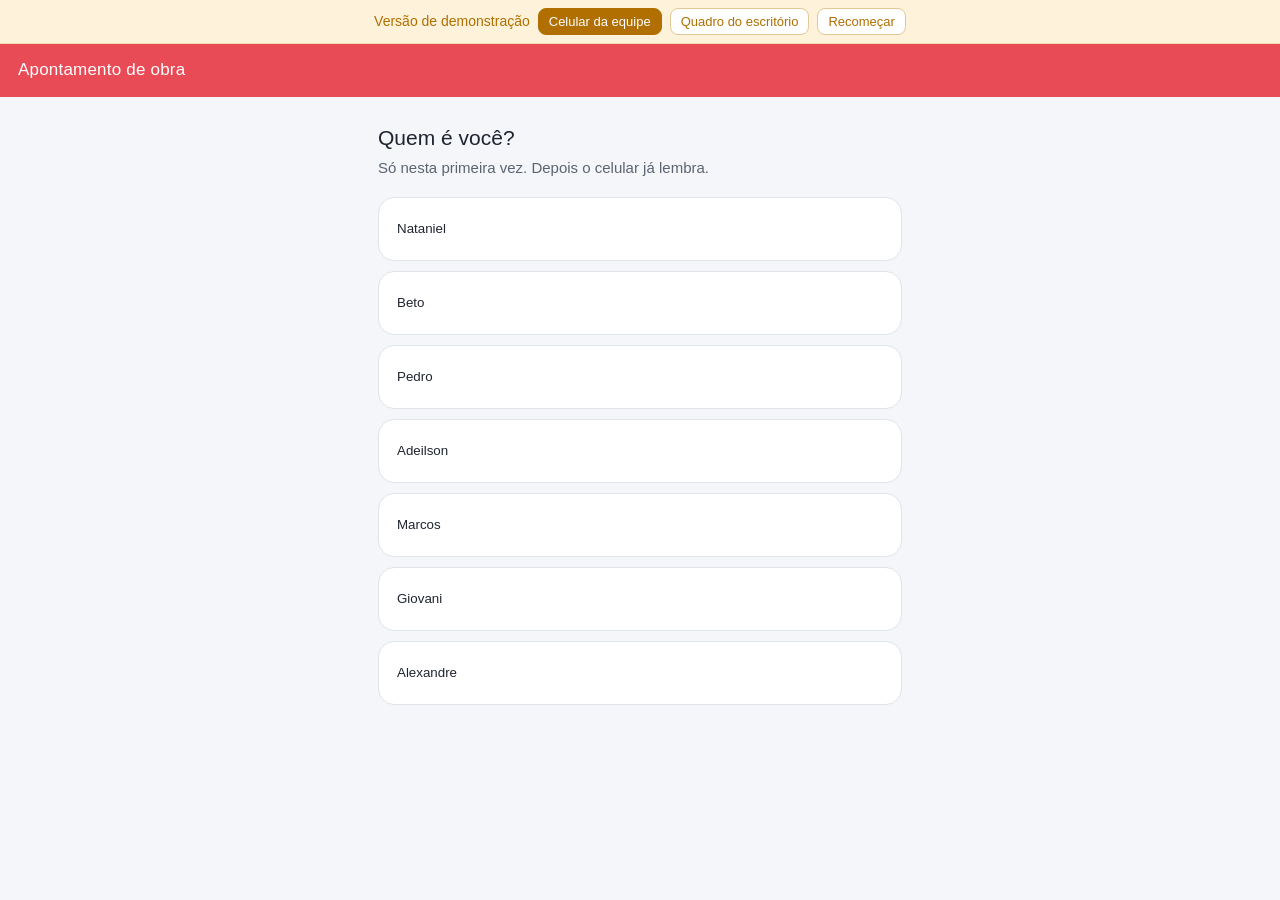
==== docs/campo/index.html @ c08d3249 "Campo: app de apontamento de obra pelo celular (beta) Substitui a folha de papel preenchida a mao. P" ====
<!doctype html>
<html lang="pt-BR">
<head>
<meta charset="utf-8">
<meta name="viewport" content="width=device-width,initial-scale=1,viewport-fit=cover">
<meta name="theme-color" content="#E84A56">
<title>Campo · Rodrigues Preventivos</title>
<link rel="stylesheet" href="campo.css">
<link rel="apple-touch-icon" href="../assets/apple-touch-icon.png">
</head>
<body>

<svg style="display:none" aria-hidden="true">
  <symbol id="i-pino" viewBox="0 0 24 24" fill="none" stroke="currentColor" stroke-width="1.8" stroke-linecap="round" stroke-linejoin="round">
    <path d="M12 21s7-5.7 7-11a7 7 0 1 0-14 0c0 5.3 7 11 7 11z"/><circle cx="12" cy="10" r="2.6"/>
  </symbol>
  <symbol id="i-volante" viewBox="0 0 24 24" fill="none" stroke="currentColor" stroke-width="1.8" stroke-linecap="round" stroke-linejoin="round">
    <circle cx="12" cy="12" r="9"/><circle cx="12" cy="12" r="2.6"/><path d="M3.5 11h6M14.5 11h6M12 14.6V21"/>
  </symbol>
  <symbol id="i-bandeira" viewBox="0 0 24 24" fill="none" stroke="currentColor" stroke-width="1.8" stroke-linecap="round" stroke-linejoin="round">
    <path d="M5 21V4M5 4h11l-1.6 3.5L16 11H5"/><path d="m9 15.5 2 2 4-4"/>
  </symbol>
  <symbol id="i-ok" viewBox="0 0 24 24" fill="none" stroke="currentColor" stroke-width="1.8" stroke-linecap="round" stroke-linejoin="round">
    <circle cx="12" cy="12" r="9"/><path d="m8 12.4 2.6 2.6L16 9.6"/>
  </symbol>
  <symbol id="i-microfone" viewBox="0 0 24 24" fill="none" stroke="currentColor" stroke-width="1.8" stroke-linecap="round" stroke-linejoin="round">
    <rect x="9" y="3" width="6" height="11" rx="3"/><path d="M5.5 11.5a6.5 6.5 0 0 0 13 0M12 18v3"/>
  </symbol>
  <symbol id="i-enviar" viewBox="0 0 24 24" fill="none" stroke="currentColor" stroke-width="1.8" stroke-linecap="round" stroke-linejoin="round">
    <path d="M4 12 20 4l-3.2 16-5-5.6L4 12z"/>
  </symbol>
  <symbol id="i-voltar" viewBox="0 0 24 24" fill="none" stroke="currentColor" stroke-width="2" stroke-linecap="round" stroke-linejoin="round">
    <path d="M14.5 5.5 8 12l6.5 6.5"/>
  </symbol>
  <symbol id="i-info" viewBox="0 0 24 24" fill="none" stroke="currentColor" stroke-width="1.8" stroke-linecap="round" stroke-linejoin="round">
    <circle cx="12" cy="12" r="9"/><path d="M12 11v5.5M12 7.8v.4"/>
  </symbol>
  <symbol id="i-alerta" viewBox="0 0 24 24" fill="none" stroke="currentColor" stroke-width="1.8" stroke-linecap="round" stroke-linejoin="round">
    <path d="M12 3.8 21 19.5H3L12 3.8z"/><path d="M12 10v4M12 17v.4"/>
  </symbol>
  <symbol id="i-agua" viewBox="0 0 24 24" fill="none" stroke="currentColor" stroke-width="1.8" stroke-linecap="round" stroke-linejoin="round">
    <path d="M12 3.5s5.5 6 5.5 10a5.5 5.5 0 0 1-11 0c0-4 5.5-10 5.5-10z"/>
  </symbol>
  <symbol id="i-sino" viewBox="0 0 24 24" fill="none" stroke="currentColor" stroke-width="1.8" stroke-linecap="round" stroke-linejoin="round">
    <path d="M6.5 10a5.5 5.5 0 0 1 11 0c0 4 1.5 5.5 1.5 5.5H5S6.5 14 6.5 10z"/><path d="M10 19a2 2 0 0 0 4 0"/>
  </symbol>
  <symbol id="i-raio" viewBox="0 0 24 24" fill="none" stroke="currentColor" stroke-width="1.8" stroke-linecap="round" stroke-linejoin="round">
    <path d="M13.5 3 6 13.5h4.5L10 21l7.5-10.5H13L13.5 3z"/>
  </symbol>
  <symbol id="i-chama" viewBox="0 0 24 24" fill="none" stroke="currentColor" stroke-width="1.8" stroke-linecap="round" stroke-linejoin="round">
    <path d="M12 21c3.6 0 6-2.4 6-5.5 0-4.5-6-12.5-6-12.5S6 11 6 15.5C6 18.6 8.4 21 12 21z"/>
  </symbol>
  <symbol id="i-chave" viewBox="0 0 24 24" fill="none" stroke="currentColor" stroke-width="1.8" stroke-linecap="round" stroke-linejoin="round">
    <path d="M14.5 6.5a3.5 3.5 0 0 0 4.6 4.6L21 13l-8 8-2-2 1.9-1.9a3.5 3.5 0 0 1-4.6-4.6L4.5 8 8 4.5l1.9 1.9L14.5 6.5z"/>
  </symbol>
  <symbol id="i-lista" viewBox="0 0 24 24" fill="none" stroke="currentColor" stroke-width="1.8" stroke-linecap="round" stroke-linejoin="round">
    <path d="M9 6h11M9 12h11M9 18h11"/><path d="m3.5 6 1.2 1.2L7 5M3.5 12l1.2 1.2L7 11M3.5 18l1.2 1.2L7 17"/>
  </symbol>
</svg>

<div id="app"></div>

<script src="campo.js"></script>
</body>
</html>
---- docs/campo/campo.css ----
/* =====================================================================
   CAMPO — apontamento de obra pelo celular
   Feito para dedo grande, sol na tela e celular velho.
   Regras: alvo mínimo de 64px, fonte mínima de 17px, nada de menu suspenso.
   ===================================================================== */

/* Tema claro assumido de proposito: a tela e usada no sol, em obra.
   Fixado para nao herdar o modo escuro de quem abrir. */
:root{
  color-scheme:light;
  --marca:#E84A56;
  --marca-escuro:#CF3B46;
  --tinta:#1f2430;
  --tinta-suave:#5b6472;
  --linha:#dfe3ea;
  --fundo:#f4f6fa;
  --card:#ffffff;
  --ok:#1f9d57;   --ok-bg:#e6f6ec;   --ok-linha:#b8e3c8;
  --aviso:#b06f00; --aviso-bg:#fef3da;
  --perigo:#c92f2f; --perigo-bg:#fde7e7; --perigo-linha:#f5c2c2;
  --raio:16px;
}

*{box-sizing:border-box;-webkit-tap-highlight-color:transparent}

html,body{margin:0;padding:0}
body{
  background:var(--fundo);
  color:var(--tinta);
  font:400 17px/1.45 -apple-system,BlinkMacSystemFont,"Segoe UI",Roboto,Arial,sans-serif;
  min-height:100vh;
  padding-bottom:env(safe-area-inset-bottom);
}

/* ---------------------------------------------------------------- chrome */
.barra-demo{
  background:var(--aviso-bg); color:var(--aviso);
  padding:8px 12px; font-size:14px; text-align:center;
  border-bottom:1px solid #f0dcae;
  display:flex; gap:8px; align-items:center; justify-content:center; flex-wrap:wrap;
}
.barra-demo button{
  background:#fff; border:1px solid #e2c894; color:var(--aviso);
  border-radius:8px; padding:5px 10px; font-size:13px; font-weight:500;
}
.barra-demo button[aria-pressed="true"]{background:var(--aviso); color:#fff; border-color:var(--aviso)}

.topo{
  background:var(--marca); color:#fff;
  padding:14px 18px; display:flex; align-items:center; gap:10px;
}
.topo h1{margin:0; font-size:17px; font-weight:500; letter-spacing:.2px}
.topo .quem{margin-left:auto; font-size:14px; opacity:.9}

.tela{padding:18px; max-width:560px; margin:0 auto}
.tela h2{margin:0 0 4px; font-size:21px; font-weight:500}
.tela .sub{margin:0 0 18px; color:var(--tinta-suave); font-size:15px}

/* --------------------------------------------------------------- botões */
.botao{
  display:flex; align-items:center; gap:12px;
  width:100%; min-height:64px; padding:16px 18px; margin:0 0 10px;
  background:var(--card); color:var(--tinta);
  border:1px solid var(--linha); border-radius:var(--raio);
  font:500 18px/1.3 inherit; text-align:left;
  transition:transform .06s;
}
.botao:active{transform:scale(.985)}
.botao[aria-pressed="true"]{border-color:var(--marca); background:#fff5f5}
.botao .marca-check{margin-left:auto; color:var(--marca); font-size:22px; line-height:1}
.botao[aria-pressed="false"] .marca-check{visibility:hidden}
.botao .obs{display:block; font-size:14px; font-weight:400; color:var(--tinta-suave); margin-top:2px}
.botao.tracejado{border-style:dashed; color:var(--tinta-suave); font-weight:400}

.gigante{
  flex-direction:column; justify-content:center; text-align:center;
  min-height:190px; gap:8px; font-size:24px; border:none;
}
.gigante svg{width:52px; height:52px}
.gigante.verde{background:var(--ok-bg); color:var(--ok); border:1px solid var(--ok-linha)}
.gigante.vermelho{background:var(--perigo-bg); color:var(--perigo); border:1px solid var(--perigo-linha)}
.gigante.escuro{background:var(--tinta); color:#fff; min-height:76px; font-size:20px; flex-direction:row; justify-content:center}
.gigante.escuro svg{width:26px; height:26px}

.avancar{
  position:sticky; bottom:0; padding:12px 0 4px;
  background:linear-gradient(to top,var(--fundo) 70%,rgba(244,246,250,0));
}

.grade2{display:grid; grid-template-columns:1fr 1fr; gap:10px}
.grade2 .botao{margin:0; flex-direction:column; text-align:center; gap:6px; min-height:104px; font-size:16px}
.grade2 .botao svg{width:30px; height:30px}
.grade2 .botao .marca-check{position:absolute; margin:0}
.grade2 .botao{position:relative}
.grade2 .botao .marca-check{top:8px; right:10px}

/* ---------------------------------------------------------------- relógio */
.relogio{text-align:center; padding:14px 0 6px}
.relogio .hora{font-size:52px; font-weight:500; line-height:1; font-variant-numeric:tabular-nums}
.relogio .dia{color:var(--tinta-suave); font-size:15px; margin-top:6px}

.faixa{
  background:var(--ok-bg); border:1px solid var(--ok-linha); color:#12703d;
  border-radius:var(--raio); padding:14px 16px; margin:0 0 16px;
}
.faixa .titulo{font-weight:500; font-size:18px}
.faixa .desde{font-size:15px; opacity:.85; margin-top:2px}
.faixa.cinza{background:#eef1f6; border-color:var(--linha); color:var(--tinta-suave)}

.aviso-gps{
  background:#eef1f6; border-radius:12px; padding:12px 14px; margin:0 0 14px;
  font-size:15px; color:var(--tinta-suave); display:flex; gap:10px; align-items:flex-start;
}
.aviso-gps svg{width:20px; height:20px; flex:none; margin-top:2px}

textarea{
  width:100%; min-height:110px; padding:14px;
  border:1px solid var(--linha); border-radius:var(--raio);
  font:400 17px/1.45 inherit; color:var(--tinta); background:var(--card);
  resize:vertical;
}
textarea:focus{outline:none; border-color:var(--marca)}

.dica{font-size:14px; color:var(--tinta-suave); margin:8px 0 0}

.fim{text-align:center; padding:44px 18px}
.fim svg{width:76px; height:76px; color:var(--ok)}
.fim h2{font-size:26px; margin:14px 0 6px}
.fim p{color:var(--tinta-suave); margin:0}

.voltar{
  background:none; border:none; color:var(--tinta-suave);
  font:400 16px inherit; padding:10px 0; margin-bottom:6px;
  display:flex; align-items:center; gap:6px;
}
.voltar svg{width:18px; height:18px}

/* -------------------------------------------------- quadro do escritório */
.quadro{max-width:760px; margin:0 auto; padding:18px}
.quadro-topo{display:flex; align-items:baseline; justify-content:space-between; margin-bottom:14px}
.quadro-topo h2{margin:0; font-size:20px; font-weight:500}
.quadro-topo .agora{color:var(--tinta-suave); font-size:14px}

.linha-equipe{
  background:var(--card); border:1px solid var(--linha); border-radius:var(--raio);
  padding:14px 16px; margin-bottom:9px; display:flex; gap:13px; align-items:center;
}
.linha-equipe svg{width:22px; height:22px; flex:none}
.linha-equipe .corpo{flex:1; min-width:0}
.linha-equipe .obra{font-weight:500; font-size:17px}
.linha-equipe .gente{color:var(--tinta-suave); font-size:15px; margin-top:2px}
.linha-equipe .tempo{text-align:right; flex:none}
.linha-equipe .tempo b{display:block; font-weight:500; font-variant-numeric:tabular-nums}
.linha-equipe .tempo span{font-size:13px; color:var(--tinta-suave)}
.linha-equipe.em-obra svg{color:var(--ok)}
.linha-equipe.a-caminho svg{color:var(--tinta-suave)}
.linha-equipe.alerta{background:var(--aviso-bg); border-color:#f0dcae; color:var(--aviso)}
.linha-equipe.alerta svg{color:var(--aviso)}
.linha-equipe.alerta .gente{color:var(--aviso); opacity:.85}
.linha-equipe.pendente{background:#eef1f6}

.totais{border-top:1px solid var(--linha); margin-top:14px; padding-top:14px; display:flex; gap:26px}
.totais div span{display:block; font-size:13px; color:var(--tinta-suave)}
.totais div b{font-size:22px; font-weight:500}

.secao{margin:22px 0 8px; font-size:15px; color:var(--tinta-suave); font-weight:500}

@media (min-width:640px){
  .tela{padding:26px 18px}
}
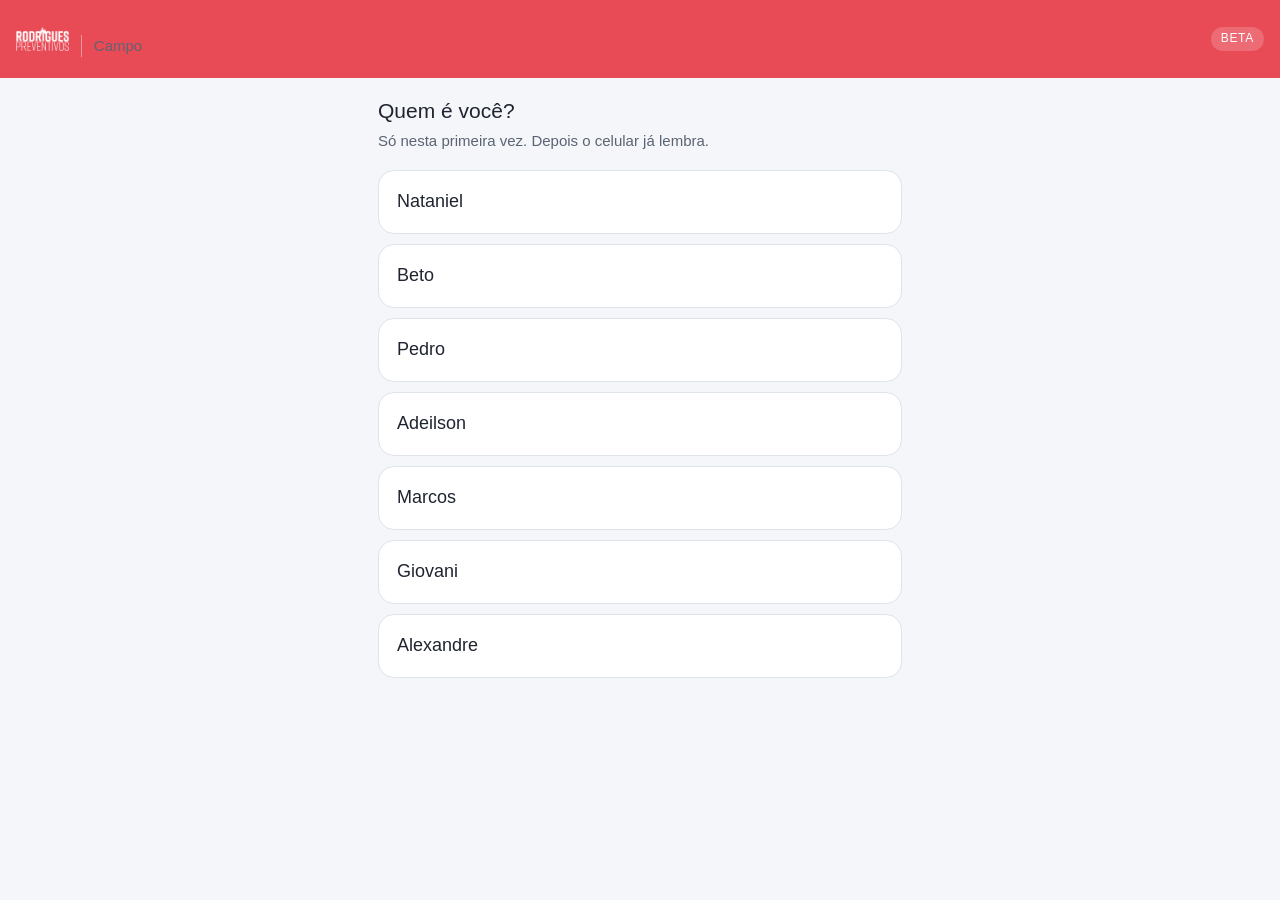
==== commit e5d8581b: "Campo: formato de aplicativo instalavel (PWA) no Android e no iOS - manifest.json com escopo proprio" ====
--- a/docs/campo/index.html
+++ b/docs/campo/index.html
@@ -2,11 +2,41 @@
 <html lang="pt-BR">
 <head>
 <meta charset="utf-8">
-<meta name="viewport" content="width=device-width,initial-scale=1,viewport-fit=cover">
+<meta name="viewport" content="width=device-width,initial-scale=1,maximum-scale=1,viewport-fit=cover">
+<title>Campo · Rodrigues Preventivos</title>
+<meta name="description" content="Apontamento de obra pela equipe da Rodrigues Preventivos.">
+
 <meta name="theme-color" content="#E84A56">
-<title>Campo · Rodrigues Preventivos</title>
+<meta name="color-scheme" content="light">
+<link rel="manifest" href="manifest.json">
+
+<!-- iOS nao le o manifest: precisa destas quatro linhas para instalar direito -->
+<meta name="mobile-web-app-capable" content="yes">
+<meta name="apple-mobile-web-app-capable" content="yes">
+<meta name="apple-mobile-web-app-status-bar-style" content="black-translucent">
+<meta name="apple-mobile-web-app-title" content="Campo">
+<link rel="apple-touch-icon" href="assets/apple-touch-icon.png">
+<link rel="icon" href="assets/icon-192.png">
+
+<!-- Telas de abertura do iOS (retrato) -->
+<link rel="apple-touch-startup-image" href="assets/splash-1179x2556.png"
+  media="(device-width:393px) and (device-height:852px) and (-webkit-device-pixel-ratio:3) and (orientation:portrait)">
+<link rel="apple-touch-startup-image" href="assets/splash-1290x2796.png"
+  media="(device-width:430px) and (device-height:932px) and (-webkit-device-pixel-ratio:3) and (orientation:portrait)">
+<link rel="apple-touch-startup-image" href="assets/splash-1170x2532.png"
+  media="(device-width:390px) and (device-height:844px) and (-webkit-device-pixel-ratio:3) and (orientation:portrait)">
+<link rel="apple-touch-startup-image" href="assets/splash-1284x2778.png"
+  media="(device-width:428px) and (device-height:926px) and (-webkit-device-pixel-ratio:3) and (orientation:portrait)">
+<link rel="apple-touch-startup-image" href="assets/splash-1125x2436.png"
+  media="(device-width:375px) and (device-height:812px) and (-webkit-device-pixel-ratio:3) and (orientation:portrait)">
+<link rel="apple-touch-startup-image" href="assets/splash-828x1792.png"
+  media="(device-width:414px) and (device-height:896px) and (-webkit-device-pixel-ratio:2) and (orientation:portrait)">
+<link rel="apple-touch-startup-image" href="assets/splash-750x1334.png"
+  media="(device-width:375px) and (device-height:667px) and (-webkit-device-pixel-ratio:2) and (orientation:portrait)">
+<link rel="apple-touch-startup-image" href="assets/splash-640x1136.png"
+  media="(device-width:320px) and (device-height:568px) and (-webkit-device-pixel-ratio:2) and (orientation:portrait)">
+
 <link rel="stylesheet" href="campo.css">
-<link rel="apple-touch-icon" href="../assets/apple-touch-icon.png">
 </head>
 <body>
 
@@ -56,9 +86,32 @@
   <symbol id="i-lista" viewBox="0 0 24 24" fill="none" stroke="currentColor" stroke-width="1.8" stroke-linecap="round" stroke-linejoin="round">
     <path d="M9 6h11M9 12h11M9 18h11"/><path d="m3.5 6 1.2 1.2L7 5M3.5 12l1.2 1.2L7 11M3.5 18l1.2 1.2L7 17"/>
   </symbol>
+  <symbol id="i-celular" viewBox="0 0 24 24" fill="none" stroke="currentColor" stroke-width="1.8" stroke-linecap="round" stroke-linejoin="round">
+    <rect x="6" y="2.5" width="12" height="19" rx="2.6"/><path d="M10.5 18.6h3"/>
+  </symbol>
+  <symbol id="i-predio" viewBox="0 0 24 24" fill="none" stroke="currentColor" stroke-width="1.8" stroke-linecap="round" stroke-linejoin="round">
+    <path d="M4 21V5.5L13 3v18M13 21h7V9.5L13 8"/><path d="M7 8h3M7 12h3M7 16h3M16 12h1.5M16 16h1.5"/>
+  </symbol>
+  <symbol id="i-baixar" viewBox="0 0 24 24" fill="none" stroke="currentColor" stroke-width="1.8" stroke-linecap="round" stroke-linejoin="round">
+    <path d="M12 3.5v11M8 11l4 3.5 4-3.5"/><path d="M4.5 17.5v2A1.5 1.5 0 0 0 6 21h12a1.5 1.5 0 0 0 1.5-1.5v-2"/>
+  </symbol>
+  <symbol id="i-compartilhar-ios" viewBox="0 0 24 24" fill="none" stroke="currentColor" stroke-width="1.8" stroke-linecap="round" stroke-linejoin="round">
+    <path d="M12 3v12M8.5 6.2 12 3l3.5 3.2"/><path d="M6.5 11H5.2A1.2 1.2 0 0 0 4 12.2v7.6A1.2 1.2 0 0 0 5.2 21h13.6a1.2 1.2 0 0 0 1.2-1.2v-7.6A1.2 1.2 0 0 0 18.8 11H17.5"/>
+  </symbol>
+  <symbol id="i-mais-quadrado" viewBox="0 0 24 24" fill="none" stroke="currentColor" stroke-width="1.8" stroke-linecap="round" stroke-linejoin="round">
+    <rect x="3.5" y="3.5" width="17" height="17" rx="3.6"/><path d="M12 8.5v7M8.5 12h7"/>
+  </symbol>
+  <symbol id="i-tres-pontos" viewBox="0 0 24 24" fill="currentColor">
+    <circle cx="12" cy="5" r="1.8"/><circle cx="12" cy="12" r="1.8"/><circle cx="12" cy="19" r="1.8"/>
+  </symbol>
 </svg>
 
-<div id="app"></div>
+<div id="app">
+  <div class="abertura">
+    <img src="assets/marca-branca.png" alt="Rodrigues Preventivos" width="220">
+    <span>Campo</span>
+  </div>
+</div>
 
 <script src="campo.js"></script>
 </body>
--- a/docs/campo/campo.css
+++ b/docs/campo/campo.css
@@ -1,11 +1,16 @@
 /* =====================================================================
    CAMPO — apontamento de obra pelo celular
-   Feito para dedo grande, sol na tela e celular velho.
-   Regras: alvo mínimo de 64px, fonte mínima de 17px, nada de menu suspenso.
+   Rodrigues Preventivos
+
+   Herda os tokens do Portal (docs/styles.css). Nada de paleta nova aqui.
+
+   Escolhas de proposito:
+   - Tema claro fixo: a tela e lida no sol, em obra.
+   - Fonte do sistema: em 3G dentro de galpao, uma webfont custa um round
+     trip e o app abre sem tipografia. Fonte nativa abre instantanea.
+   - Alvo minimo de 64 px e fonte minima de 17 px: dedo grande, luva, presbiopia.
    ===================================================================== */
 
-/* Tema claro assumido de proposito: a tela e usada no sol, em obra.
-   Fixado para nao herdar o modo escuro de quem abrir. */
 :root{
   color-scheme:light;
   --marca:#E84A56;
@@ -15,57 +20,74 @@
   --linha:#dfe3ea;
   --fundo:#f4f6fa;
   --card:#ffffff;
-  --ok:#1f9d57;   --ok-bg:#e6f6ec;   --ok-linha:#b8e3c8;
-  --aviso:#b06f00; --aviso-bg:#fef3da;
-  --perigo:#c92f2f; --perigo-bg:#fde7e7; --perigo-linha:#f5c2c2;
+  --ok:#1f9d57;    --ok-bg:#e6f6ec;    --ok-linha:#b8e3c8;
+  --aviso:#b06f00; --aviso-bg:#fef3da;  --aviso-linha:#f0dcae;
+  --perigo:#c92f2f;--perigo-bg:#fde7e7; --perigo-linha:#f5c2c2;
   --raio:16px;
+  --alto:env(safe-area-inset-top);
+  --baixo:env(safe-area-inset-bottom);
 }
 
 *{box-sizing:border-box;-webkit-tap-highlight-color:transparent}
 
-html,body{margin:0;padding:0}
+html{height:100%}
 body{
-  background:var(--fundo);
-  color:var(--tinta);
+  margin:0; min-height:100%;
+  display:flex; flex-direction:column;
+  background:var(--fundo); color:var(--tinta);
   font:400 17px/1.45 -apple-system,BlinkMacSystemFont,"Segoe UI",Roboto,Arial,sans-serif;
-  min-height:100vh;
-  padding-bottom:env(safe-area-inset-bottom);
-}
-
-/* ---------------------------------------------------------------- chrome */
-.barra-demo{
-  background:var(--aviso-bg); color:var(--aviso);
-  padding:8px 12px; font-size:14px; text-align:center;
-  border-bottom:1px solid #f0dcae;
-  display:flex; gap:8px; align-items:center; justify-content:center; flex-wrap:wrap;
-}
-.barra-demo button{
-  background:#fff; border:1px solid #e2c894; color:var(--aviso);
-  border-radius:8px; padding:5px 10px; font-size:13px; font-weight:500;
-}
-.barra-demo button[aria-pressed="true"]{background:var(--aviso); color:#fff; border-color:var(--aviso)}
-
+  -webkit-user-select:none; user-select:none;
+  overscroll-behavior-y:contain;
+}
+input,textarea{-webkit-user-select:text; user-select:text}
+
+button{font:inherit; color:inherit; cursor:pointer}
+
+/* ------------------------------------------------- abertura (1o quadro) */
+.abertura{
+  position:fixed; inset:0; z-index:50;
+  background:var(--marca); color:#fff;
+  display:flex; flex-direction:column; align-items:center; justify-content:center; gap:14px;
+}
+.abertura img{width:min(58vw,240px); height:auto}
+.abertura span{font-size:19px; letter-spacing:.16em; text-transform:uppercase; opacity:.9}
+
+/* ---------------------------------------------------------------- topo */
 .topo{
   background:var(--marca); color:#fff;
-  padding:14px 18px; display:flex; align-items:center; gap:10px;
-}
-.topo h1{margin:0; font-size:17px; font-weight:500; letter-spacing:.2px}
-.topo .quem{margin-left:auto; font-size:14px; opacity:.9}
-
-.tela{padding:18px; max-width:560px; margin:0 auto}
-.tela h2{margin:0 0 4px; font-size:21px; font-weight:500}
-.tela .sub{margin:0 0 18px; color:var(--tinta-suave); font-size:15px}
-
-/* --------------------------------------------------------------- botões */
+  padding:calc(var(--alto) + 13px) 16px 13px;
+  display:flex; align-items:center; gap:12px;
+  position:sticky; top:0; z-index:20;
+}
+.topo img{height:24px; width:auto; display:block}
+.topo .secao{
+  font-size:15px; font-weight:500; opacity:.92;
+  border-left:1px solid rgba(255,255,255,.45); padding-left:12px;
+}
+.topo .quem{margin-left:auto; font-size:15px; opacity:.92}
+.topo .beta{
+  margin-left:auto; background:rgba(255,255,255,.18); border-radius:999px;
+  padding:3px 10px; font-size:12px; letter-spacing:.06em; text-transform:uppercase;
+}
+.topo .quem + .beta{margin-left:8px}
+
+/* -------------------------------------------------------------- corpo */
+main{flex:1 0 auto; width:100%; max-width:560px; margin:0 auto; padding:18px}
+main.quadro{max-width:760px}
+main h2{margin:0 0 4px; font-size:21px; font-weight:500; text-wrap:balance}
+main .sub{margin:0 0 18px; color:var(--tinta-suave); font-size:15px}
+
+/* ------------------------------------------------------------- botoes */
 .botao{
   display:flex; align-items:center; gap:12px;
   width:100%; min-height:64px; padding:16px 18px; margin:0 0 10px;
   background:var(--card); color:var(--tinta);
   border:1px solid var(--linha); border-radius:var(--raio);
-  font:500 18px/1.3 inherit; text-align:left;
-  transition:transform .06s;
+  font-size:18px; font-weight:500; line-height:1.3; text-align:left;
+  transition:transform .06s ease-out;
 }
 .botao:active{transform:scale(.985)}
+.botao:focus-visible{outline:3px solid var(--marca); outline-offset:2px}
 .botao[aria-pressed="true"]{border-color:var(--marca); background:#fff5f5}
 .botao .marca-check{margin-left:auto; color:var(--marca); font-size:22px; line-height:1}
 .botao[aria-pressed="false"] .marca-check{visibility:hidden}
@@ -79,8 +101,14 @@
 .gigante svg{width:52px; height:52px}
 .gigante.verde{background:var(--ok-bg); color:var(--ok); border:1px solid var(--ok-linha)}
 .gigante.vermelho{background:var(--perigo-bg); color:var(--perigo); border:1px solid var(--perigo-linha)}
-.gigante.escuro{background:var(--tinta); color:#fff; min-height:76px; font-size:20px; flex-direction:row; justify-content:center}
+.gigante.escuro{
+  background:var(--tinta); color:#fff; border:none;
+  min-height:76px; font-size:20px; flex-direction:row; justify-content:center;
+}
 .gigante.escuro svg{width:26px; height:26px}
+.gigante.marca{background:var(--marca); color:#fff; border:none;
+  min-height:76px; font-size:20px; flex-direction:row; justify-content:center}
+.gigante.marca svg{width:26px; height:26px}
 
 .avancar{
   position:sticky; bottom:0; padding:12px 0 4px;
@@ -88,13 +116,14 @@
 }
 
 .grade2{display:grid; grid-template-columns:1fr 1fr; gap:10px}
-.grade2 .botao{margin:0; flex-direction:column; text-align:center; gap:6px; min-height:104px; font-size:16px}
+.grade2 .botao{
+  position:relative; margin:0; flex-direction:column; text-align:center;
+  gap:6px; min-height:104px; font-size:16px;
+}
 .grade2 .botao svg{width:30px; height:30px}
-.grade2 .botao .marca-check{position:absolute; margin:0}
-.grade2 .botao{position:relative}
-.grade2 .botao .marca-check{top:8px; right:10px}
-
-/* ---------------------------------------------------------------- relógio */
+.grade2 .botao .marca-check{position:absolute; top:8px; right:10px; margin:0}
+
+/* ------------------------------------------------------------ relogio */
 .relogio{text-align:center; padding:14px 0 6px}
 .relogio .hora{font-size:52px; font-weight:500; line-height:1; font-variant-numeric:tabular-nums}
 .relogio .dia{color:var(--tinta-suave); font-size:15px; margin-top:6px}
@@ -130,15 +159,43 @@
 
 .voltar{
   background:none; border:none; color:var(--tinta-suave);
-  font:400 16px inherit; padding:10px 0; margin-bottom:6px;
+  font-size:16px; padding:10px 0; margin-bottom:6px;
   display:flex; align-items:center; gap:6px;
 }
 .voltar svg{width:18px; height:18px}
 
-/* -------------------------------------------------- quadro do escritório */
-.quadro{max-width:760px; margin:0 auto; padding:18px}
+/* ------------------------------------------------------------- instalar */
+.passo-instalar{
+  display:flex; gap:14px; align-items:flex-start;
+  background:var(--card); border:1px solid var(--linha); border-radius:var(--raio);
+  padding:15px 16px; margin:0 0 10px;
+}
+.passo-instalar .numero{
+  flex:none; width:28px; height:28px; border-radius:50%;
+  background:var(--marca); color:#fff;
+  display:flex; align-items:center; justify-content:center;
+  font-size:15px; font-weight:500;
+}
+.passo-instalar p{margin:3px 0 0; font-size:16px; line-height:1.45}
+.passo-instalar svg{width:20px; height:20px; vertical-align:-4px; margin:0 2px}
+
+/* --------------------------------------------------- abas (rodape fixo) */
+.abas{
+  position:sticky; bottom:0; z-index:20;
+  display:flex; background:var(--card); border-top:1px solid var(--linha);
+  padding-bottom:var(--baixo);
+}
+.abas button{
+  flex:1; background:none; border:none; padding:9px 4px 10px;
+  display:flex; flex-direction:column; align-items:center; gap:3px;
+  font-size:12px; color:var(--tinta-suave);
+}
+.abas button svg{width:23px; height:23px}
+.abas button[aria-current="page"]{color:var(--marca)}
+
+/* -------------------------------------------------- quadro do escritorio */
 .quadro-topo{display:flex; align-items:baseline; justify-content:space-between; margin-bottom:14px}
-.quadro-topo h2{margin:0; font-size:20px; font-weight:500}
+.quadro-topo h2{margin:0}
 .quadro-topo .agora{color:var(--tinta-suave); font-size:14px}
 
 .linha-equipe{
@@ -154,17 +211,17 @@
 .linha-equipe .tempo span{font-size:13px; color:var(--tinta-suave)}
 .linha-equipe.em-obra svg{color:var(--ok)}
 .linha-equipe.a-caminho svg{color:var(--tinta-suave)}
-.linha-equipe.alerta{background:var(--aviso-bg); border-color:#f0dcae; color:var(--aviso)}
+.linha-equipe.alerta{background:var(--aviso-bg); border-color:var(--aviso-linha); color:var(--aviso)}
 .linha-equipe.alerta svg{color:var(--aviso)}
 .linha-equipe.alerta .gente{color:var(--aviso); opacity:.85}
 .linha-equipe.pendente{background:#eef1f6}
 
 .totais{border-top:1px solid var(--linha); margin-top:14px; padding-top:14px; display:flex; gap:26px}
 .totais div span{display:block; font-size:13px; color:var(--tinta-suave)}
-.totais div b{font-size:22px; font-weight:500}
+.totais div b{font-size:22px; font-weight:500; font-variant-numeric:tabular-nums}
 
 .secao{margin:22px 0 8px; font-size:15px; color:var(--tinta-suave); font-weight:500}
 
-@media (min-width:640px){
-  .tela{padding:26px 18px}
-}
+@media (prefers-reduced-motion:reduce){
+  *{transition:none !important; animation:none !important}
+}
